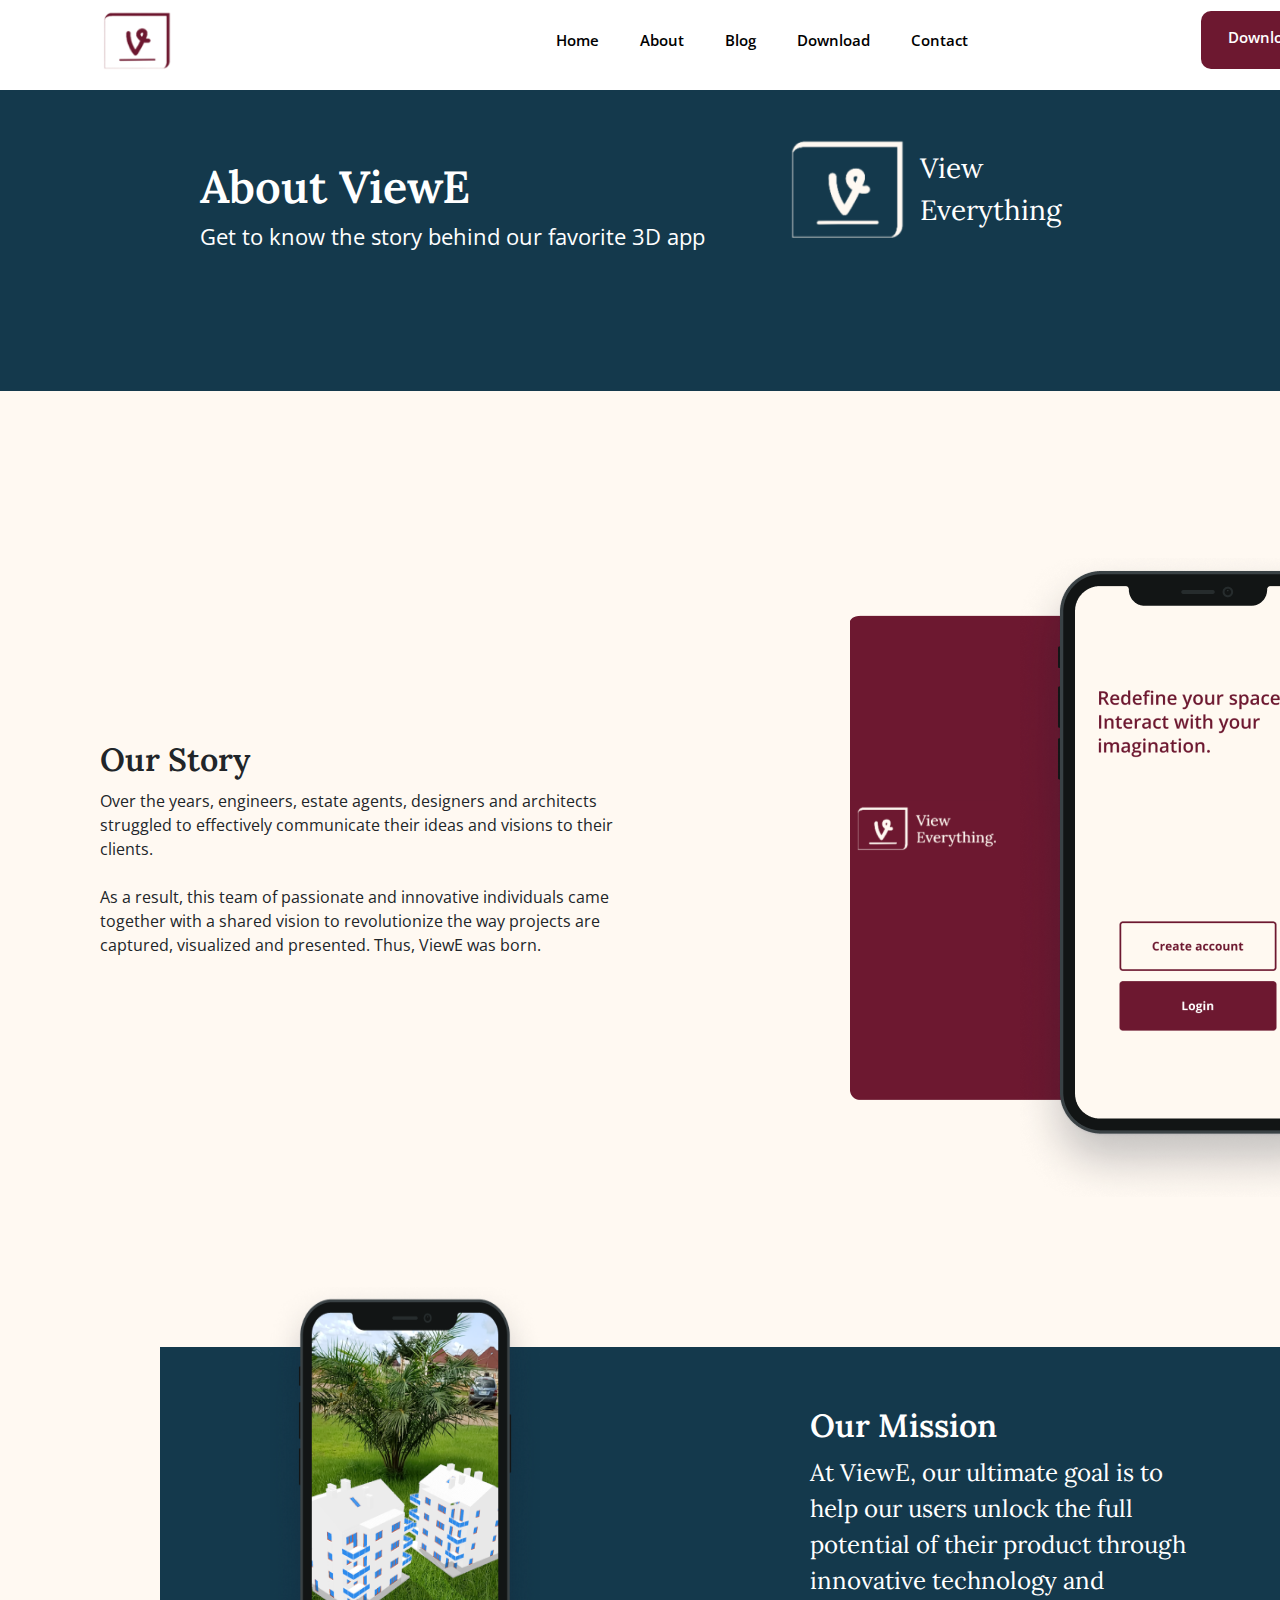
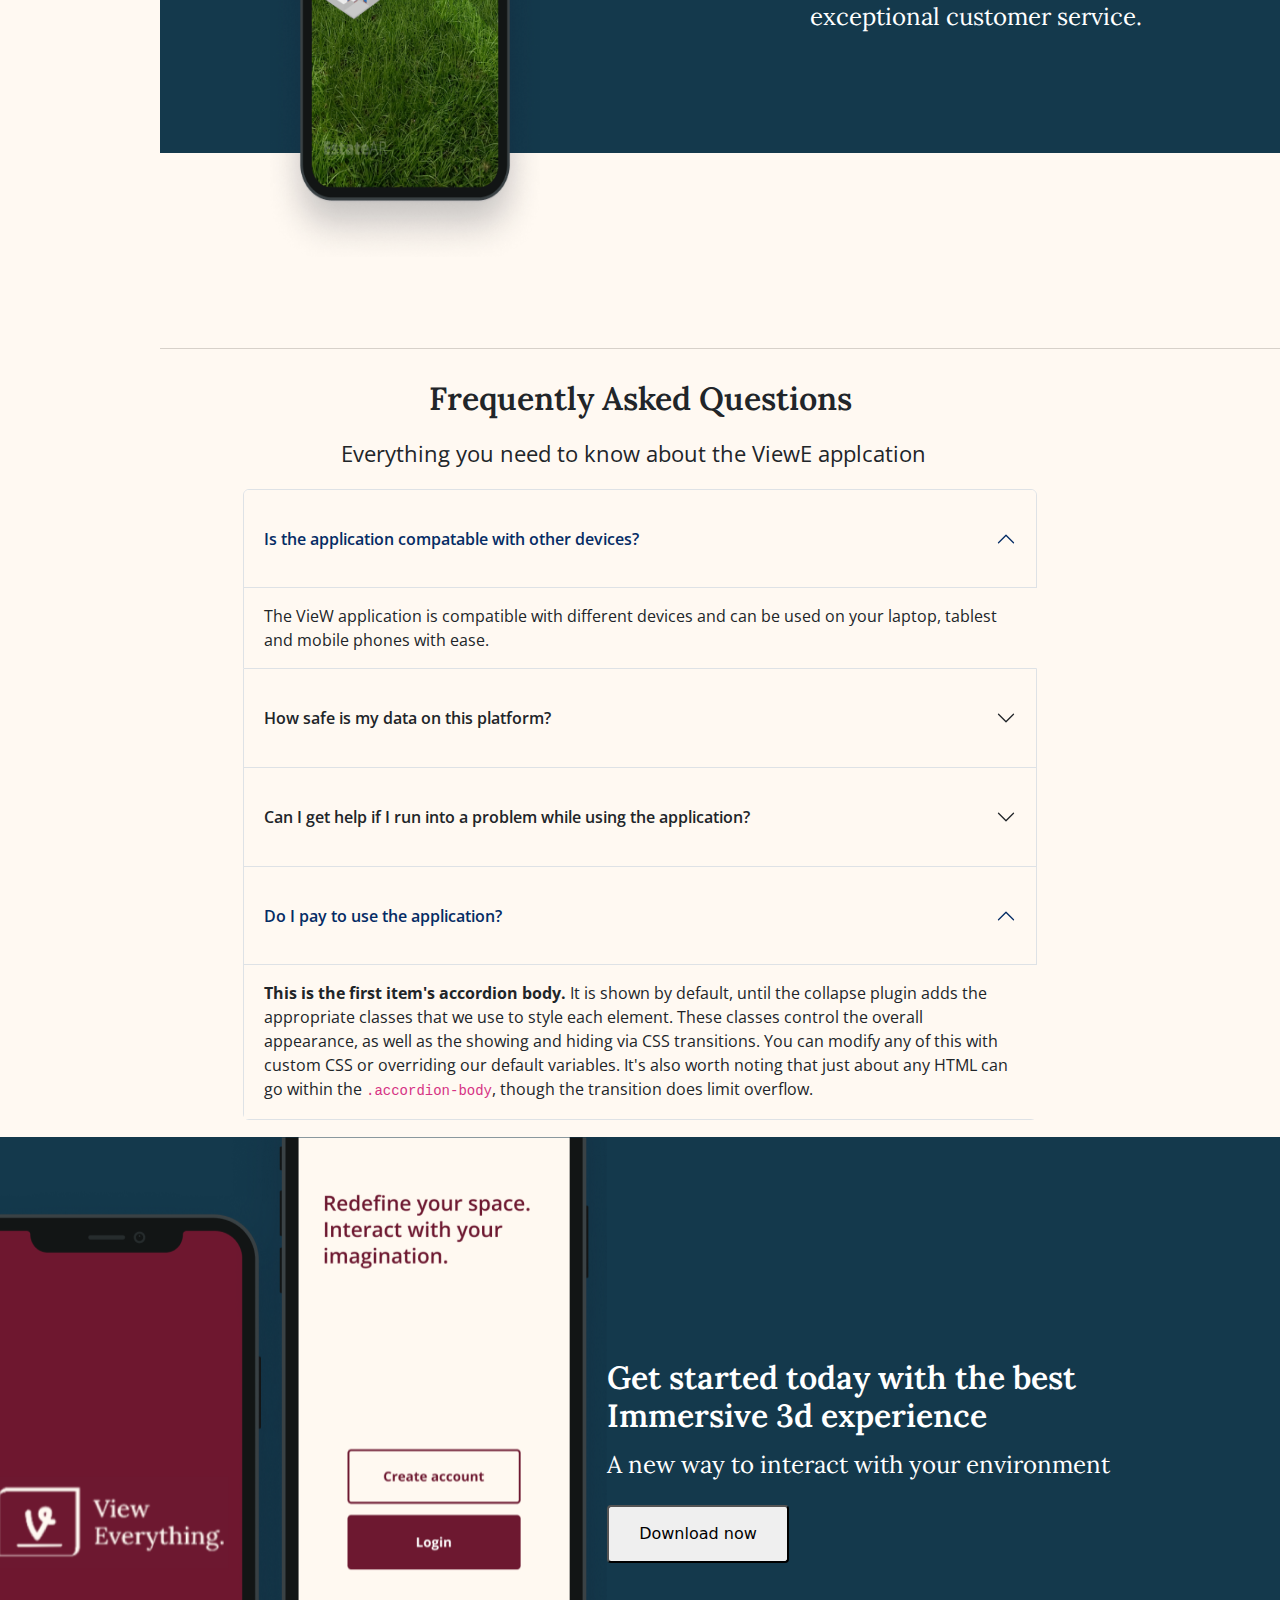
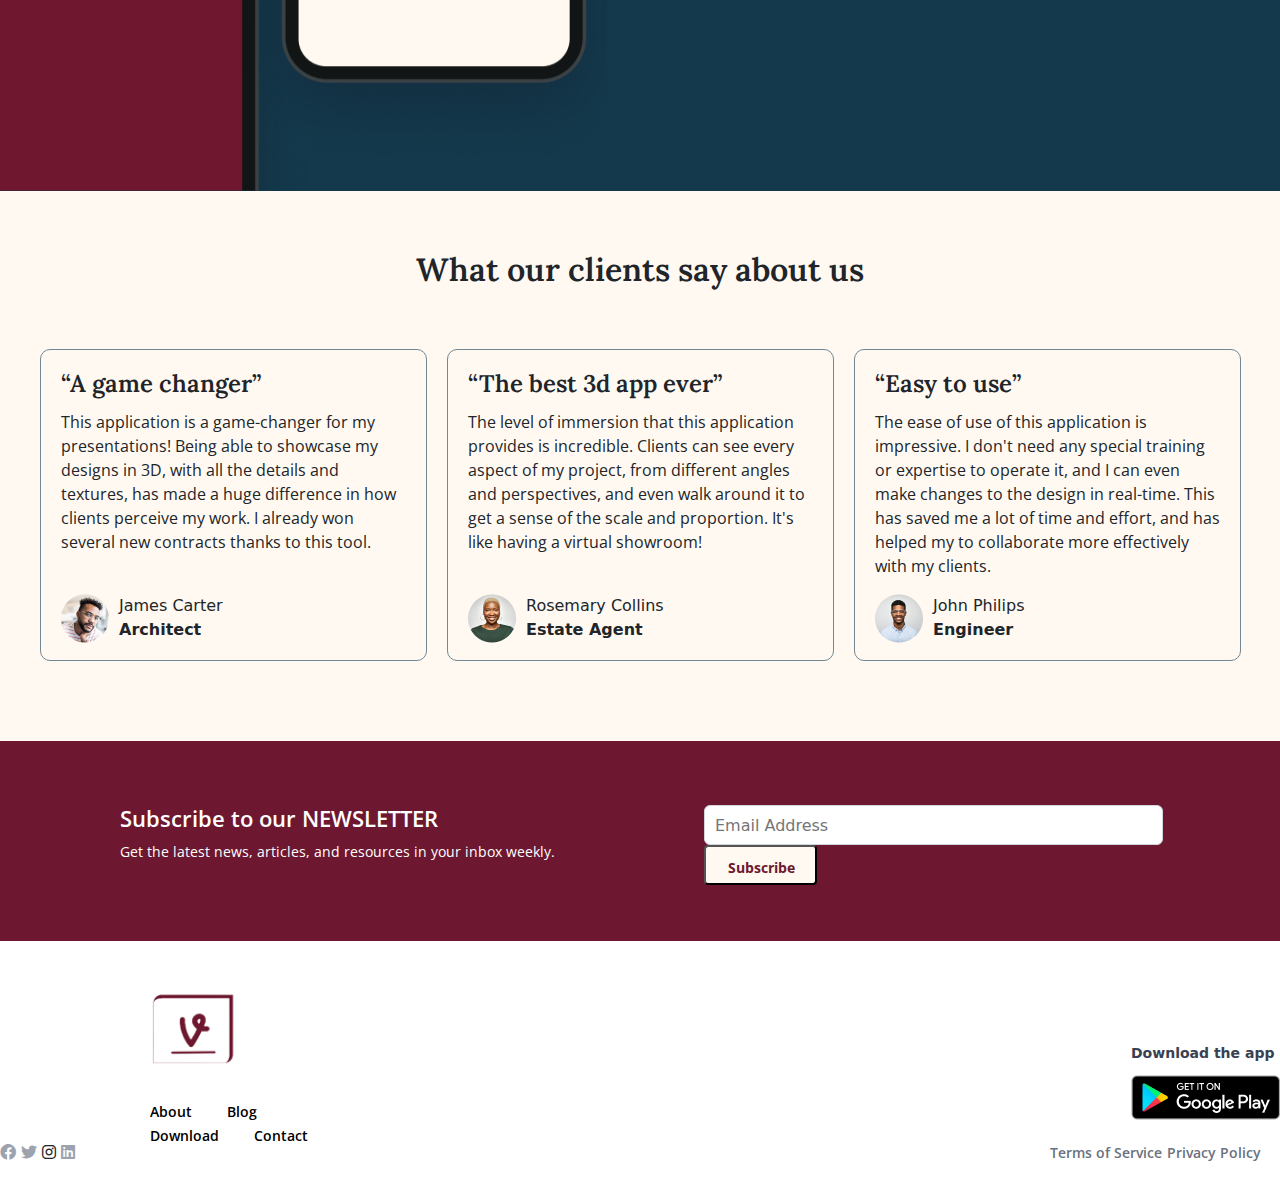
==== aboutpage.html @ 8494b25a "new files" ====
<!DOCTYPE html>
<html lang="en">
<head>
    <meta charset="UTF-8">
    <meta name="viewport" content="width=device-width, initial-scale=1.0">
    <title>About Page</title>
    <link rel="stylesheet" href="about.css">
    <link rel="stylesheet" href="Bootstrap/bootstrap-5.3.0-dist/css/bootstrap.css">
    <link rel="stylesheet" href="Font Awesome/css/all.css">
</head>
<body>

    <nav class="navbar navbar-expand-lg bg-body-light navv">
        <div class="container-fluid">
          <a class="navbar-brand logo-link" href="#"> <img src="/img/logo.png" alt="" class="logo"> </a>
          <button class="navbar-toggler" type="button" data-bs-toggle="collapse" data-bs-target="#navbarNav" aria-controls="navbarNav" aria-expanded="false" aria-label="Toggle navigation">
            <span class="navbar-toggler-icon"></span>
          </button>
          <div class="collapse navbar-collapse nav-content" id="navbarNav">
            <ul class="navbar-nav">
              <li class="nav-item">
                <a class="nav-link active navbar-link" aria-current="page" href="#">Home</a>
              </li>
              <li class="nav-item">
                <a class="nav-link active navbar-link" href="#">About</a>
              </li>
              <li class="nav-item ">
                <a class="nav-link active navbar-link" href="#">Blog</a>
              </li>
              <li class="nav-item">
                <a class="nav-link active navbar-link" href="#">Download</a>
              </li>
              <li class="nav-item">
                <a class="nav-link active navbar-link" href="#">Contact</a>
              </li>
          </ul>
          <span class="nav-item download-now">
              <a class="nav-link active navbar-link">Download Now</a>
          </span>
          </div>
        </div>
      </nav>

    
    <section class="about-viewe">

        <div class="container-view">
            <div class="about-view">
                <h1 class="view-head">
                    About ViewE
                </h1>
    
                <p class="view-content">
                    Get to know the story behind our favorite 3D app
                </p>
            </div>
    
            <div class="view-blue">
                <p class="view-everything">
                    <img src="/img/image 37.png" alt="" class="blue-logo">
                </p>
                <span id="break-word"> View  Everything </span>
            </div>
        </div>

       
    </section>

    <section class="bulk-story">
        <div class="our-story">
            <div class="the-story">
                <h2 class="story-head">Our Story</h2>
                <p class="story-story">
                    Over the years, engineers, estate agents, designers and architects struggled to effectively communicate their ideas and visions to their clients. <br> <br>

                    As a result, this team of passionate and innovative individuals came together with a shared vision to revolutionize the way projects are captured, visualized and presented. Thus, ViewE was born. 
                </p>
            </div>

            <div class="create-login">
                <img src="/img/brown-rec.png" alt="" id="brown-rec">
                <img src="/img/image 35 (1).png" alt="" id="brown-logo">
                <img src="/img/Yes3.png" alt="" id="screen-logo">
            </div>
        </div>

        <div class="our-mission">

            <div class="mission">
        
              <img src="/img/large-building.png" alt="" class="large-building">
          
              <div class="mission-talk">
                <h3 class="mission-head">
                    Our Mission
                </h3>
            
                <p class="representation">
                    At ViewE, our ultimate goal is to help our users unlock the full potential of their product through innovative technology and exceptional customer service.
                </p>
            
            
              </div>
          
             
            </div>
        
          </div>
    </section>

    <section class="faq">

      <div class="faquestions">
        <h4 class="faq-head">Frequently Asked Questions</h4>
        <p class="faq-direction">Everything you need to know about the ViewE applcation</p>
      </div>

      <div class="accordion faq-accord" id="accordionExample">
        <div class="accordion-item">
          <h2 class="accordion-header">
            <button class="accordion-button accord-head" type="button" data-bs-toggle="collapse" data-bs-target="#collapseOne" aria-expanded="true" aria-controls="collapseOne" id="button-accordion">
              Is the application compatable with other devices?
            </button>
          </h2>
          <div id="collapseOne" class="accordion-collapse collapse show" data-bs-parent="#accordionExample">
            <div class="accordion-body accordion-content">
              The VieW application is compatible with different devices and can be used on your laptop, tablest and mobile phones with ease.
            </div>
          </div>
        </div> 
        <div class="accordion-item">
          <h2 class="accordion-header">
            <button class="accordion-button collapsed accord-head " type="button" data-bs-toggle="collapse" data-bs-target="#collapseTwo" aria-expanded="false" aria-controls="collapseTwo" id="button-accordion">
              How safe is my data on this platform?
            </button>
          </h2>
          <div id="collapseTwo" class="accordion-collapse collapse" data-bs-parent="#accordionExample">
            <div class="accordion-body accordion-content">
              <strong>This is the second item's accordion body.</strong> It is hidden by default, until the collapse plugin adds the appropriate classes that we use to style each element. These classes control the overall appearance, as well as the showing and hiding via CSS transitions. You can modify any of this with custom CSS or overriding our default variables. It's also worth noting that just about any HTML can go within the <code>.accordion-body</code>, though the transition does limit overflow.
            </div>
          </div>
        </div>
        <div class="accordion-item">
          <h2 class="accordion-header">
            <button class="accordion-button collapsed accord-head" type="button" data-bs-toggle="collapse" data-bs-target="#collapseThree" aria-expanded="false" aria-controls="collapseThree" id="button-accordion">
              Can I get help if I run into a problem while using the application?
            </button>
          </h2>
          <div id="collapseThree" class="accordion-collapse collapse" data-bs-parent="#accordionExample">
            <div class="accordion-body accordion-content">
              <strong>This is the third item's accordion body.</strong> It is hidden by default, until the collapse plugin adds the appropriate classes that we use to style each element. These classes control the overall appearance, as well as the showing and hiding via CSS transitions. You can modify any of this with custom CSS or overriding our default variables. It's also worth noting that just about any HTML can go within the <code>.accordion-body</code>, though the transition does limit overflow.
            </div>
          </div>
        </div>
        <div class="accordion-item">
          <h2 class="accordion-header">
            <button class="accordion-button accord-head" type="button" data-bs-toggle="collapse" data-bs-target="#panelsStayOpen-collapseOne" aria-expanded="true" aria-controls="panelsStayOpen-collapseOne" id="button-accordion">
              Do I pay to use the application?
            </button>
          </h2>
          <div id="panelsStayOpen-collapseOne" class="accordion-collapse collapse show">
            <div class="accordion-body accordion-content">
              <strong>This is the first item's accordion body.</strong> It is shown by default, until the collapse plugin adds the appropriate classes that we use to style each element. These classes control the overall appearance, as well as the showing and hiding via CSS transitions. You can modify any of this with custom CSS or overriding our default variables. It's also worth noting that just about any HTML can go within the <code>.accordion-body</code>, though the transition does limit overflow.
            </div>
          </div>
        </div>
      </div>
    </section>


    <section>

        <div class="immersive">
      
          <div class="d-pic">
            <img src="/img/image 14.png" alt="" id="upside">
          </div>
      
         
      
          <div class="d-word">
            <h4 class="get-started">
              Get started today with the best Immersive 3d experience
            </h4>
        
            <p class="environ">
              A new way to interact with your environment
            </p>
        
            <button class="down-load">Download now</button>
          </div>
         
      
        </div>
      </section>

        
  <section class="indication">

      <h5 class="about-us">
        What our clients say about us
      </h5>
      <div class="testimonies">
        <div class="testimony1">
          <h6  class="game-changer">“A game changer”</h6>
          <p class="review">
            This application is a game-changer for my presentations! Being able to showcase my designs in 3D, with all the details and textures, has made a huge difference in how clients perceive my work. I already won several new contracts thanks to this tool.
          </p>
          <div class="testimonier">
            <div class="pic-shot">
              <img src="/img/Ellipse 1.png" alt="">
            </div>
    
            <div class="name-occupation">
              <p>James Carter <br> <b> Architect </b></p>
            </div>
          </div>
            
          
        </div>
        <div class="testimony2">
          <h6 class="game-changer">“The best 3d app ever”</h6>
          <p class="review">
            The level of immersion that this application provides is incredible. Clients can see every aspect of my project, from different angles and perspectives, and even walk around it to get a sense of the scale and proportion. It's like having a virtual showroom!
          </p>
          <div class="testimonier">
            <div class="pic-shot">
              <img src="/img/Ellipse 1 (1).png" alt="">
            </div>
    
            <div class="name-occupation">
              <p>Rosemary Collins <br> <b> Estate Agent </b></p>
            </div>
          </div>
        </div>
        <div class="testimony1">
          <h6 class="game-changer">“Easy to use”</h6>
          <p class="review">The ease of use of this application is impressive. I don't need any special training or expertise to operate it, and I can even make changes to the design in real-time. This has saved me a lot of time and effort, and has helped my to collaborate more effectively with my clients.
          </p>
          <div class="testimonier">
            <div class="pic-shot">
              <img src="/img/Ellipse 1 (2).png" alt="">
            </div>
    
            <div class="name-occupation">
              <p>John Philips <br> <b> Engineer </b></p>
            </div>
          </div>
        </div>
      </div>
    </section>
    
    <section class="newsletter">
      <div class="letter-news">
          <div class="subscribe">
            <h6 id="our-news"> Subscribe to our NEWSLETTER</h6>
            <p class="latest-news">
              Get the latest news, articles, and resources in your inbox weekly.
            </p>
          </div>
          <div class="intake">
            <input type="email" placeholder="Email Address" class="email-intake"> <button class="subscribe-btn"> Subscribe</button>
            
          </div>
      </div>
    </section>
    
    <div class="blog-links">
      <div class="download-contact">
        <img src="img/logo.png" alt="">
    
        <p class="about-links">
          <a href="#" class="about-link1"> About</a>
          <a href="#" class="about-link2"> Blog</a>
          <a href="#" class="about-link3"> Download</a>
          <a href="#" class="about-link4"> Contact</a>
        </p>
    
      </div>
    
      <div class="google-play">
        <a href="#" id="app-down"> Download the app</a> <br>
        <img src="/img/Store Badge.png" alt="" id="google-play-pic">
      </div>
    </div>
    
    <div class="icon-terms">
      <div class="icon">
        <i class="fa-brands fa-facebook" style="color: #9ca3af;"></i> <i class="fa-brands fa-twitter" style="color: #9ca3af;"></i> <i class="fa-brands fa-instagram"></i> <i class="fa-brands fa-linkedin" style="color: #9ca3af;"></i>
      </div>
      <div class="service-policy">
    <a href="#" id="terms-service">Terms of Service</a>
    <a href="#" id="privacy-policy">Privacy Policy</a>
      </div>
    </div>
      <script src="/Bootstrap/bootstrap-5.3.0-dist/js/bootstrap.bundle.js"></script>
    
</body>
</html>
---- about.css ----
@import url('https://fonts.googleapis.com/css2?family=Lora:wght@400;600&family=Open+Sans&display=swap');


.navv{
    padding: 24px, 120px, 24px, 120px;
    height: 100px;
    width: 1544px;
    position: fixed !important;
    z-index: 20;
    background-color: white;
    margin-top: -100px;

    
}

.logo{
    width: 70px;
    height: 60px;
    margin-left: 90px;
}

.nav-content{
    /* background-color: red; */
    align-items: center;
    margin-left: 360px;
    
}


.download-now{
    /* border: 2px solid red; */
    border-radius: 10px;
    background-color: rgba(109, 24, 48, 1);
    color:white !important;
    /* padding: 56px, 38px, 56px, 38px; */
    margin-left: 200px;
    height: 58px;
    width: 183px;
    text-align: center;
    padding-top: 15px;
    padding-left: 6px;
    font-weight: 700;
}

.navbar-link:active{
    color: rgba(109, 24, 48, 1) !important;
    animation-duration: 3s;

}

.view{
    height: 755.84px;
    background-color: #FFF9F2;
    padding-top: 200px;
    padding-bottom:100px;
    margin-top: 100px;
}

.view-img{
    float: right;
    width: 558.59px;
    height: 505.84px;
    margin-top: -80px;
    margin-right: 8px;
    
    
}


.download-button{
    /* border: 2px solid red; */
    border-radius: 10px;
    background-color: rgba(109, 24, 48, 1);
    margin-left: 100px;
    height: 50px;
    width: 183px;
    text-align: center;
    font-weight: 700;
    color: #FFF9F2;
}

.navbar-link{
    font-family: 'Open Sans' !important;
    font-weight: 600 !important;
    font-size: 15px !important;
    margin-right: 25px;
}

.container-view{
    display: flex;
    flex-direction: row;
    background-color: rgba(20, 57, 76, 1);
    height: 301px;
    
}

.about-view{
    margin-left: 200px;
    margin-top: 70px;
    
}

.about-viewe{
    margin-top: 90px;

}

.view-head{
    width: 590px;
    height: 52px;
    font-family: 'Lora';
    font-weight: 600;
    font-size: 45px;
    color: white;
}

.view-content{
    width: 590px;
    height: 28px;
    font-family: 'Open Sans';
    font-weight: 400;
    font-size: 22px;
    color: white;
}

.blue-logo{
    width: 116px;
    height: 101px;
}
.view-everything{
    
    width: 300px;
    /* border: red solid 2px; */
}

.view-blue{
    margin-top: 50px;
}

#break-word{
    /* border: yellow 2px solid; */
    font-family: 'Lora';
    font-weight: 400;
    font-size: 28px;
    color: white;
    display: block;
    width: 150px;
    margin-top: -110px;
    margin-left: 130px;
}

.the-story{
    /* border: red 2px dashed; */
    width: 500px;
    margin-top: 350px;
    margin-left: 100px;
}
.create-login{
    /* border: red 2px dashed; */
    width: 500px;
    margin-left: 250px;
    margin-top: 150px;
}
.our-story{
    display: flex;
    flex-direction: row;
    
}

#brown-rec{
    margin-top: 70px;
}

#brown-logo{
    position: relative;
    top: -300px;
}

#screen-logo{
    position: relative;
    top: -600px;
    margin-left: 170px;
}

.story-head{
    width: 589px;
    height: 40px;
    font-family: 'Lora';
    font-weight: 600;
    font-size: 32px;
}

.story-story{
    /* border: solid 2px red; */
    width: 559px;
    height: 168px;
    font-family: 'Open Sans';
    font-weight: 400;
    font-size: 16px;
    line-height: 24px;
}

.mission{
    background-color: rgb(20, 57, 76);
    height: 406px;
    width: 1200px;
    margin: auto;
    /* border: red solid 2px; */
}

.mission-talk{
    width: 386px;
    height: 234px;
    margin-left: 650px;
    padding-top: 0px;
    /* border: white 2px dashed; */
    color: white;
    margin-top: -450px;

}

.mission-head{
    font-family: Lora;
    font-weight: 600;
    font-size: 32px;
    width: 386px;
    height: 40px;
}

.representation{
    width: 386px;
    height: 46px;
    font-family: Lora;
    font-weight: 400;
    font-size: 24px;
}

.now-download{
    width: 182px;
    height: 58px;
    font-family: 'Open Sans';
    font-weight: 700;
    font-size: 14px;
    border-radius: 4px;
    margin-top: 60px;


}

.large-building{
    width: 270px;
    height: 570px;
    margin-top: -60px;
    margin-left: 110px;
}

.our-mission{
    border-bottom: 1px rgba(215, 209, 202, 1) solid;
    height: 602px;
    width: 1200px;
    margin-left: 160px;
    margin-top: -450px;
}

.bulk-story{
    background-color: #FFF9F2;
}

.immersive{
    background-color: #14394C;
    color: white;
    height: 654px;
    display: flex;
    flex-direction: row;
}

.d-word{
    /* border: red 2px solid; */
    width: 709px;
    height: 210px;
    margin: auto;
}

#upside{
    /* border: red solid 2px; */
    width: 607px;
    height: 654px;
}

.get-started{
    font-family: 'Lora';
    font-weight: 600;
    font-size: 32px;
    width: 589px;
    height: 80px;

}

.environ{
    width: 589px;
    height: 32px;
    font-family: 'Lora';
    font-weight: 400;
    font-size: 24px;
}

.down-load{
    width: 182px;
    height: 58px;
    border-radius: 4px;
    padding: 56px, 38px, 56px, 38px;
    margin-top: 10px;
}


.testimonies{
    display: flex;
    flex-direction: row;
    width: 1200px;
    /* border: red solid 2px; */
    margin: auto;
    margin-top: 60px;
}

.testimonier{
    display: flex;
    flex-direction: row;
}

.about-us{
    font-family: 'Lora';
    font-weight: 600;
    font-size: 32px;
    text-align: center;
    padding-top: 60px;
}

.testimony1{
    width: 387px;
    height: 312px;
    border-radius: 10px;
    border: 1px #728894 solid;
    padding: 20px;
}
.testimony2{
    width: 387px;
    height: 312px;
    border-radius: 10px;
    border: 1px #728894 solid;
    padding: 20px;
    margin-left: 20px;
    margin-right: 20px;
}

.game-changer{
    height: 32px;
    width: 261px;
    font-family: 'Lora';
    font-weight: 600;
    font-size: 24px;

}

.review{
    width: 347px;
    height: 168px;
    font-family: 'Open Sans';
    font-weight: 400;
    font-size: 16px;
    line-height: 24px;
}

.indication{
    background-color: #FFF9F2;
    height: 550px;
}

.pic-shot{
    margin-right: 10px;
}

.letter-news{
    display: flex;
    flex-direction: row;
    background-color: rgb(109, 24, 48);
    height: 200px;
    padding-top: 64px;
    padding-left: 120px ;
}

#our-news{
    width: 584px;
    height: 28px;
    font-family: 'Open Sans';
    font-weight: 600;
    font-size: 22px;
    color: white;
}

.latest-news{
    width: 584px;
    height: 20px;
    font-family: 'Open Sans';
    font-weight: 400;
    font-size: 14px;
    color: white;
}

.email-intake{
    width: 459px;
    height: 40px;
    border-radius: 6px;
    border: solid 1px #D1D5DB;
    padding: 10px;
}

.subscribe-btn{
    width: 113px;
    height: 40px;
    border-radius: 4px;
    padding-top: 10px;
    padding-left: 22px;
    padding-right: 22px;
    padding-bottom: 24px;
    background-color: #FFF9F2;
    color: #6D1830;
    font-family: 'Open Sans';
    font-weight: 700;
    font-size: 14px;
    text-align: center;
}

.blog-links{
    display: flex;
    flex-direction: row;
    height: 200px;
   
}

.about-link1{
    width: 42px;
    height: 22px;
    font-family: 'Open Sans';
    font-weight: 600;
    font-size: 14px;
    color: black;
    text-decoration: none;
    padding-top: 30px;
    /* border: 2px solid red; */
}
.about-link2{
    width: 42px;
    height: 22px;
    font-family: 'Open Sans';
    font-weight: 600;
    font-size: 14px;
    color: black;
    text-decoration: none;
    margin-left: 30px;
    margin-right: 30px;
    /* border: 2px solid red; */
}
.about-link3{
    width: 42px;
    height: 22px;
    font-family: 'Open Sans';
    font-weight: 600;
    font-size: 14px;
    color: black;
    margin-right: 30px;
    text-decoration: none;
    /* border: 2px solid red; */
}
.about-link4{
    width: 42px;
    height: 22px;
    font-family: 'Open Sans';
    font-weight: 600;
    font-size: 14px;
    color: black;
    text-decoration: none;
    /* border: 2px solid red; */
}

.download-contact{
    margin-left: 150px;
    margin-top: 50px;
}

.google-play{
    margin-left: 800px;
    margin-top: 100px;
}

#app-down{
    text-decoration: none;
    width: 126px;
    height: 20px;
    font-weight: 600;
    font-size: 14px;
    font-weight: 'Open Sans';
    color: #374151;
    padding-bottom: 30px;
    /* border: red solid 2px; */
}

.about-links{
    margin-top: 35px;
    /* border: red solid 2px; */
}
#google-play-pic{
    margin-top: 10px;
}

#terms-service{
    width: 113px;
    height: 20px;
    font-family: 'Open Sans';
    font-weight: 600;
    font-size: 14px;
    text-decoration: none;
    color: #6B7280;
}
#privacy-policy{
    text-decoration: none;
    width: 113px;
    height: 20px;
    font-family: 'Open Sans';
    font-weight: 600;
    font-size: 14px;
    color: #6B7280;
}

.icon-terms{
    display: flex;
    flex-direction: row;
    width: 1300px;
    height: 50px;
    margin: auto;
    /* border: 2px red solid; */
    
}

.icon{
    margin-right: 850px;
    width: 200px;
}

.faq-head{
    width: 458px;
    height: 40px;
    font-family: 'Lora';
    font-weight: 600;
    font-size: 32px;
    line-height: 40px;
    text-align: center !important;
    margin: auto;
    padding-top: 30px;
    padding-bottom: 60px;
}

.faq-direction{
    width: 599px;
    height: 28px;
    font-family: 'Open Sans';
    font-weight: 400;
    font-size: 22px;
    line-height: 28px;
    margin: auto;
    padding-bottom: 50px;
}

.faq-accord{
    width: 794px;
    height: 460px;
    margin: auto;
    background-color: #FFF9F2;
    /* border: red 2px solid; */
   
}

.accord-head{
    width: 526px;
    height: 98px;
    font-family: 'Open Sans';
    font-weight: 600;
    font-size: 22px;
    line-height: 28px;
    background-color: #FFF9F2;
}
.accordion-content{
    width: 794px !important;
    width: 48px;
    font-family: 'Open Sans';
    font-weight: 400;
    font-size: 16px;
    line-height: 24px;
    background-color: #FFF9F2;
    /* border: red 2px solid; */
}
.faq{
    /* border: 2px yellow solid; */
    width: 1;
    height: 788px;
    margin: auto;
    background-color: #FFF9F2;
    
    
}

#button-accordion{
    background-color: #FFF9F2;
}
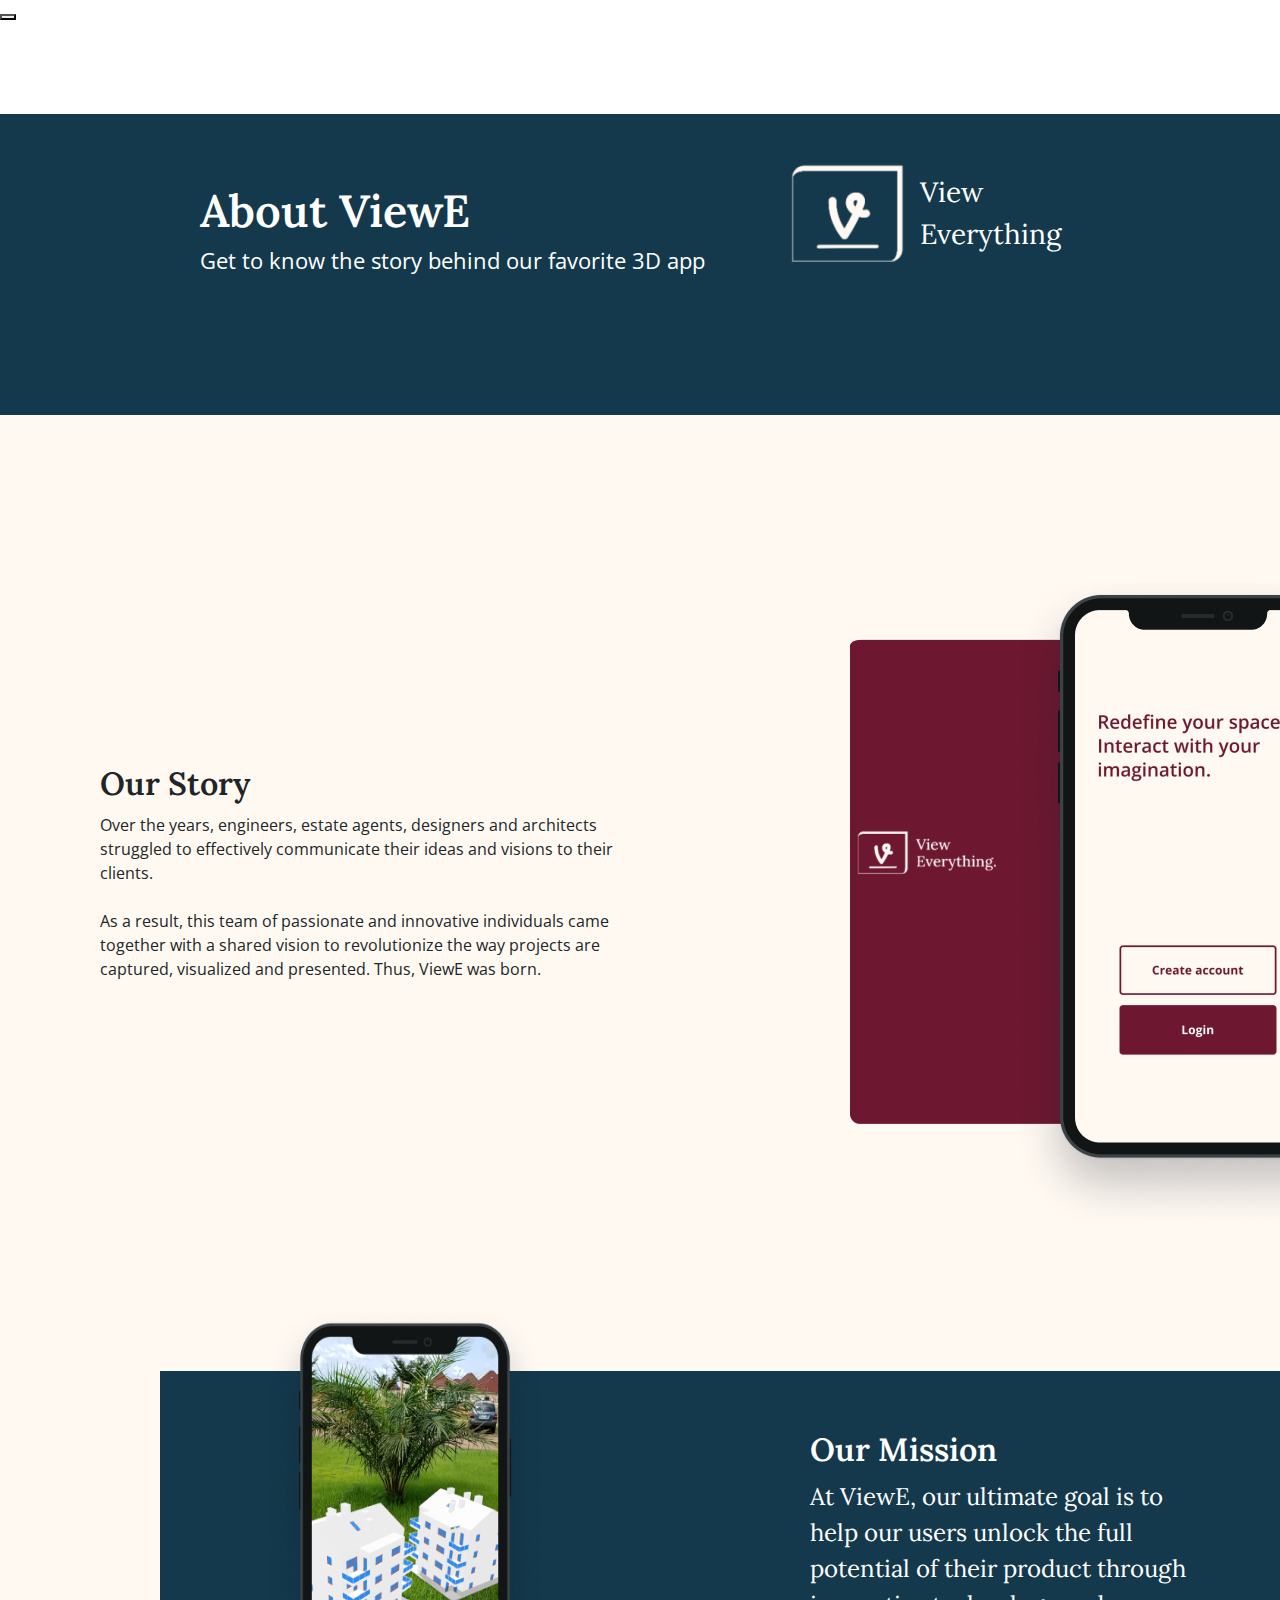
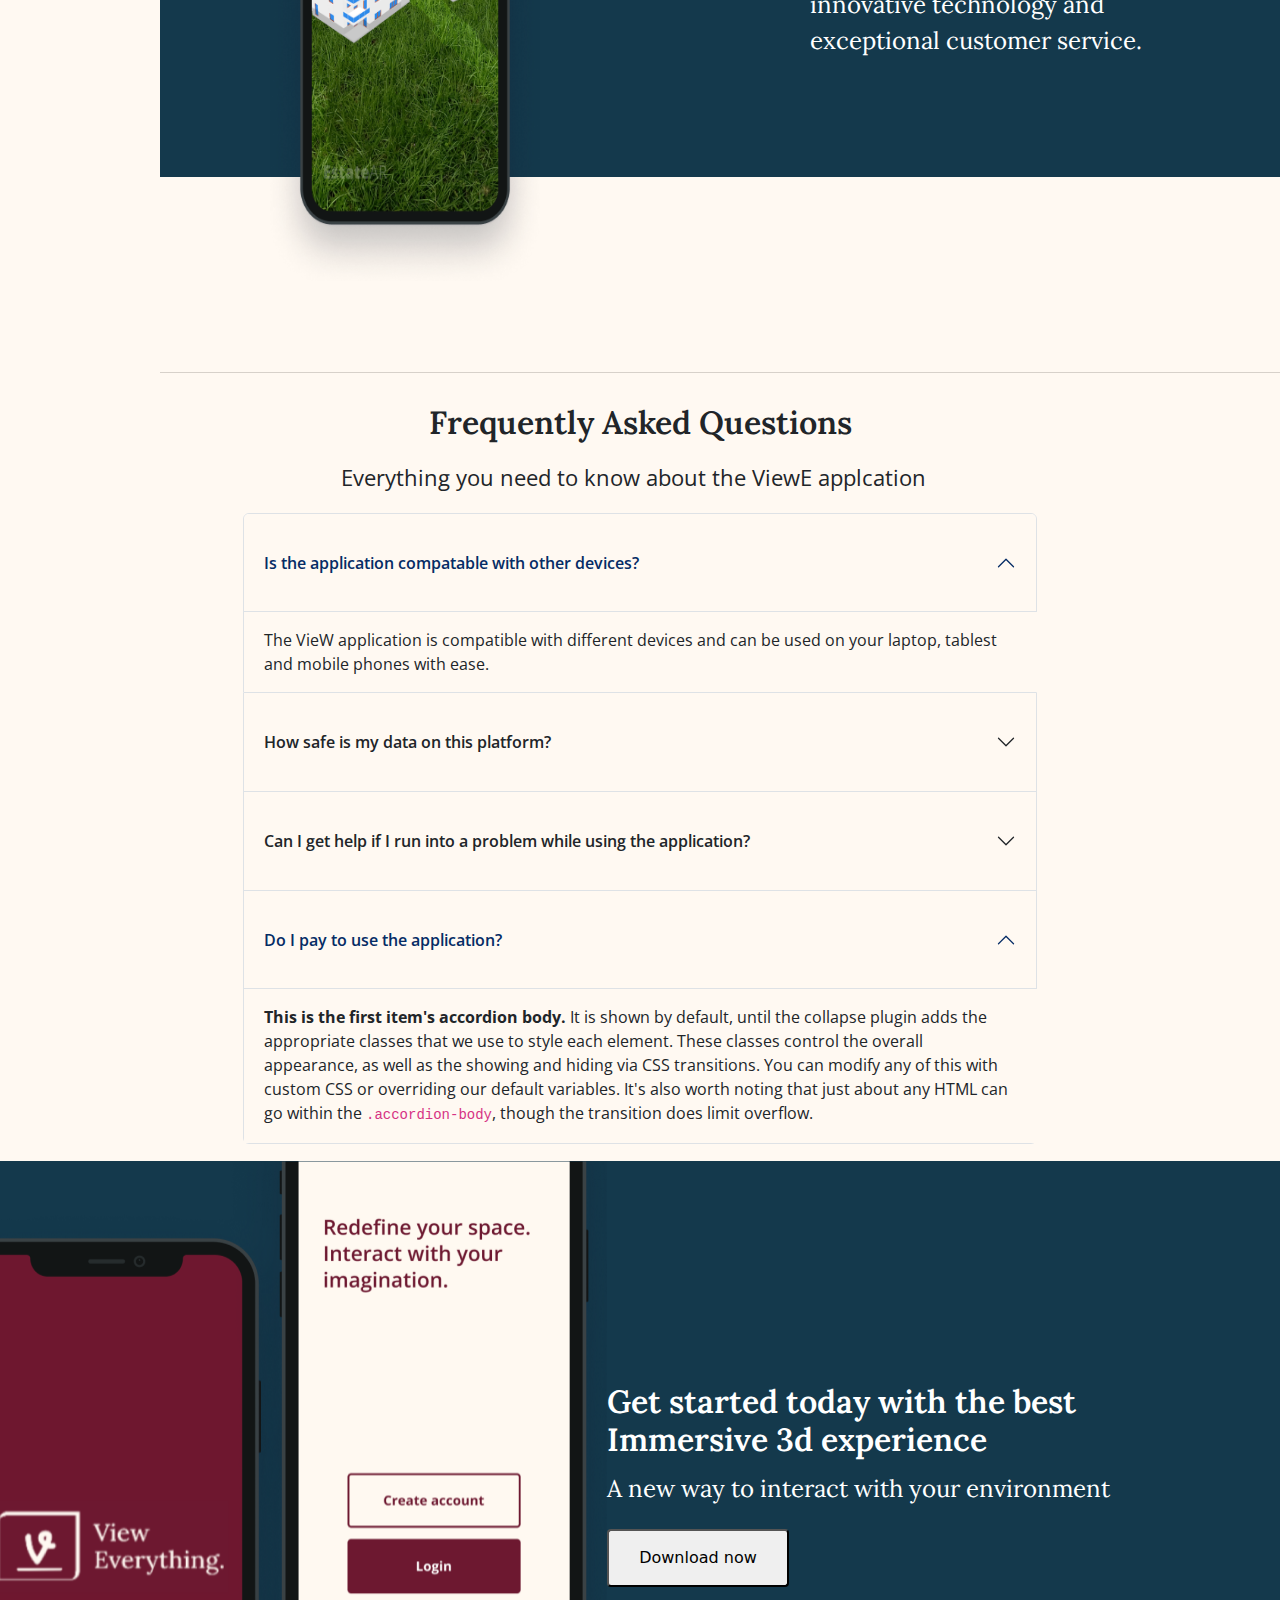
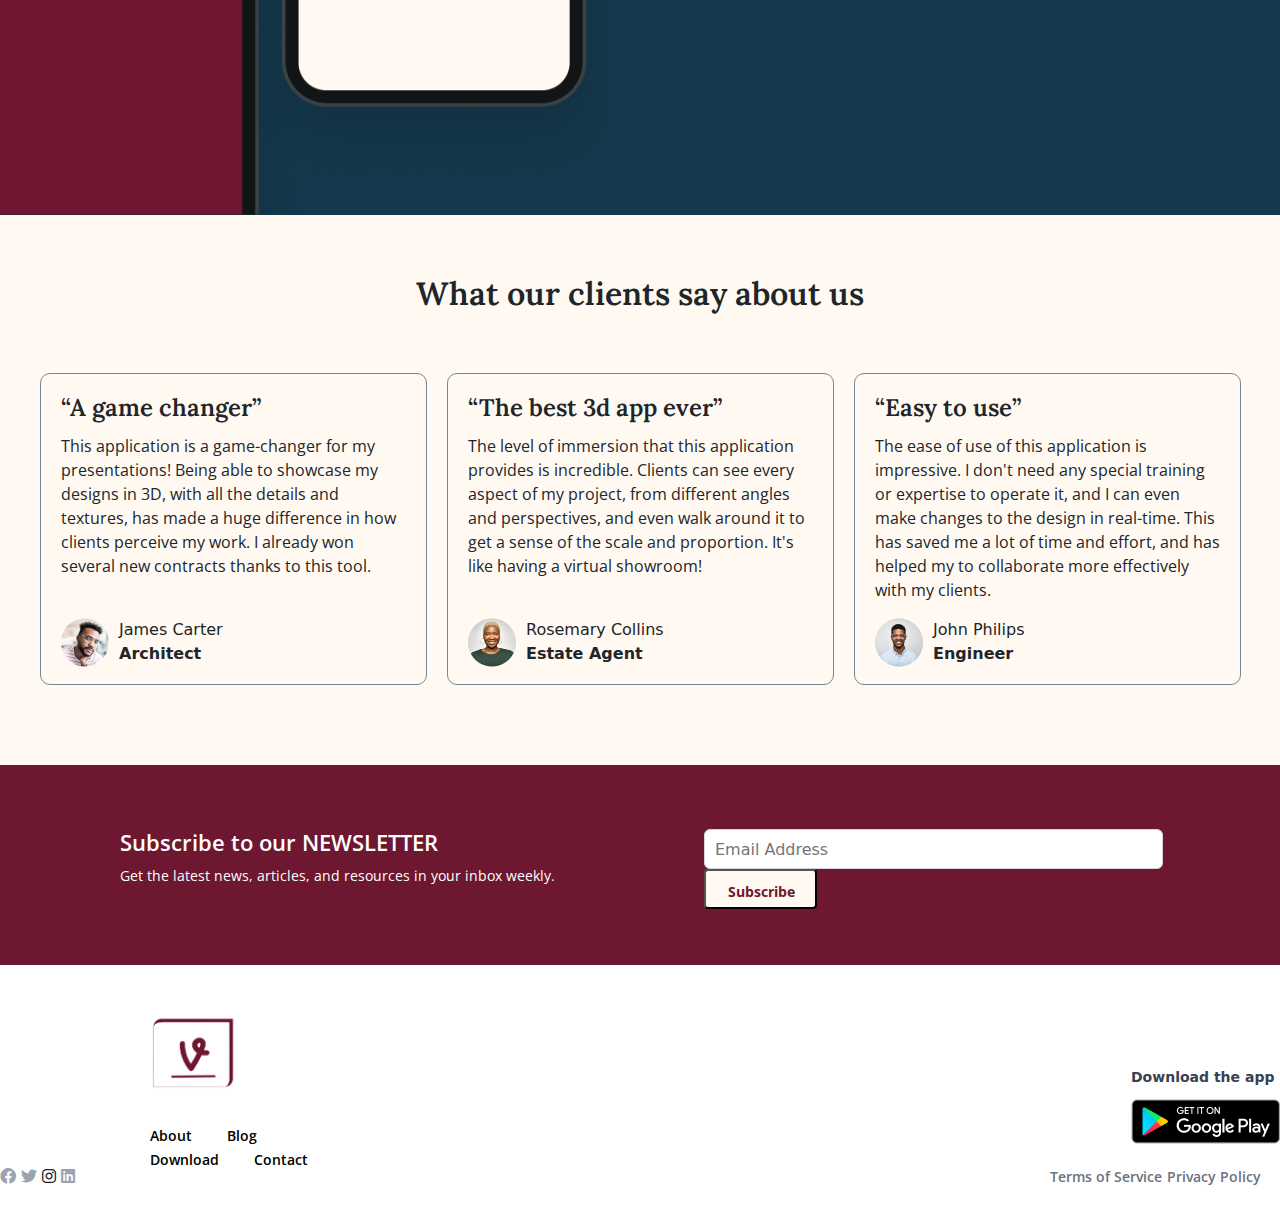
==== commit f19d52fb: "Adjusted" ====
--- a/aboutpage.html
+++ b/aboutpage.html
@@ -40,6 +40,8 @@
           </div>
         </div>
       </nav>
+
+      <button> <a href=""></a></button>
 
     
     <section class="about-viewe">
